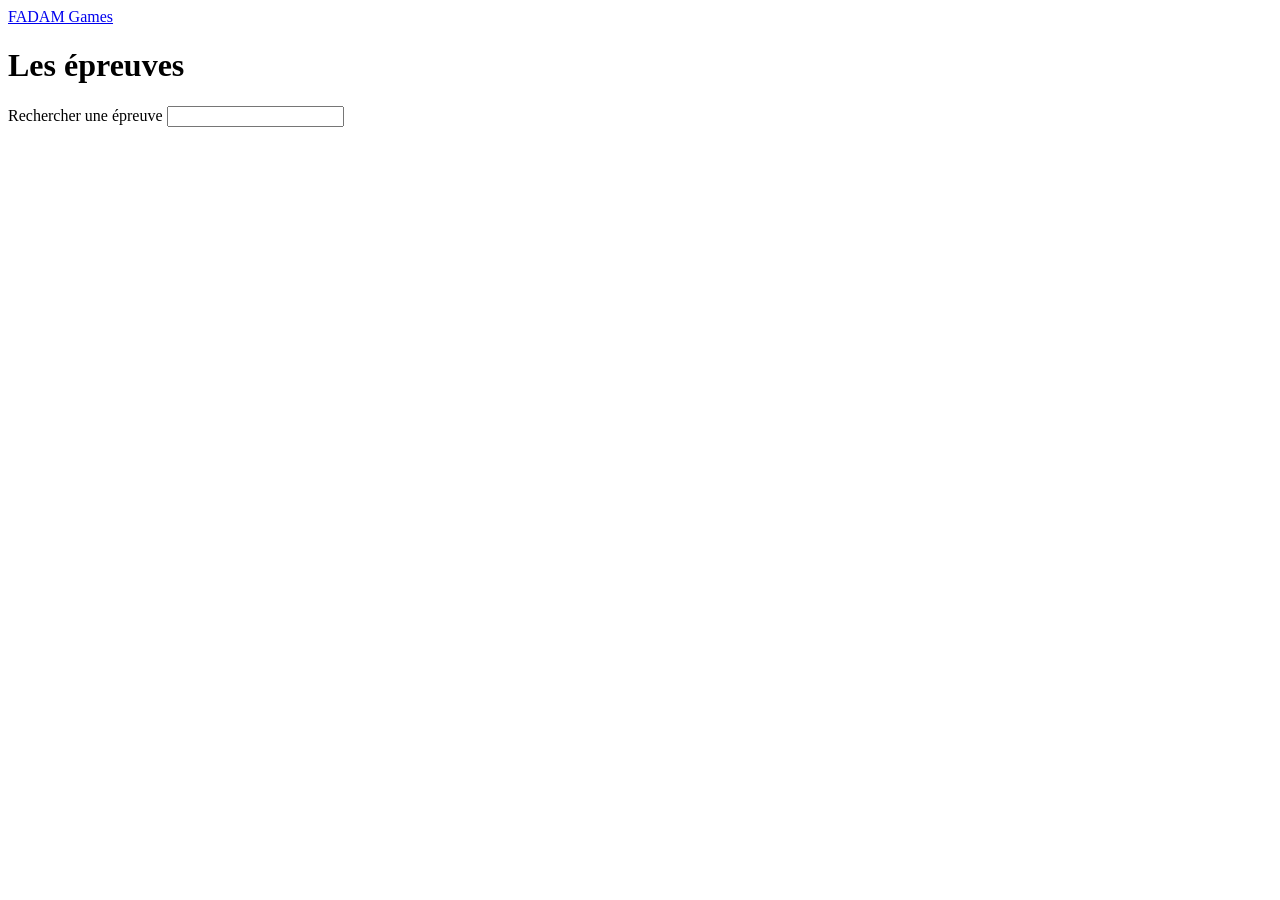
==== epreuves.html @ 9478f7dc "Partie HTML" ====
<!DOCTYPE html>
<html lang="fr">
<head>
	<meta charset="UTF-8">
	<meta name="viewport" content="width=device-width, initial-scale=1.0">
	<title>Épreuves - FADAM Games</title>
</head>
<body>
	<header>
		<a href="index.html">FADAM Games</a>
	</header>

	<main>
		<h1>Les épreuves</h1>

		<div id="filtres">
			<label for="recherche">Rechercher une épreuve</label>
			<input type="search" id="recherche" name="recherche">
		</div>

		<p id="compteur"></p>
		<section id="liste-epreuves"></section>
	</main>

	<script defer src="js/epreuves.js"></script>
</body>
</html>
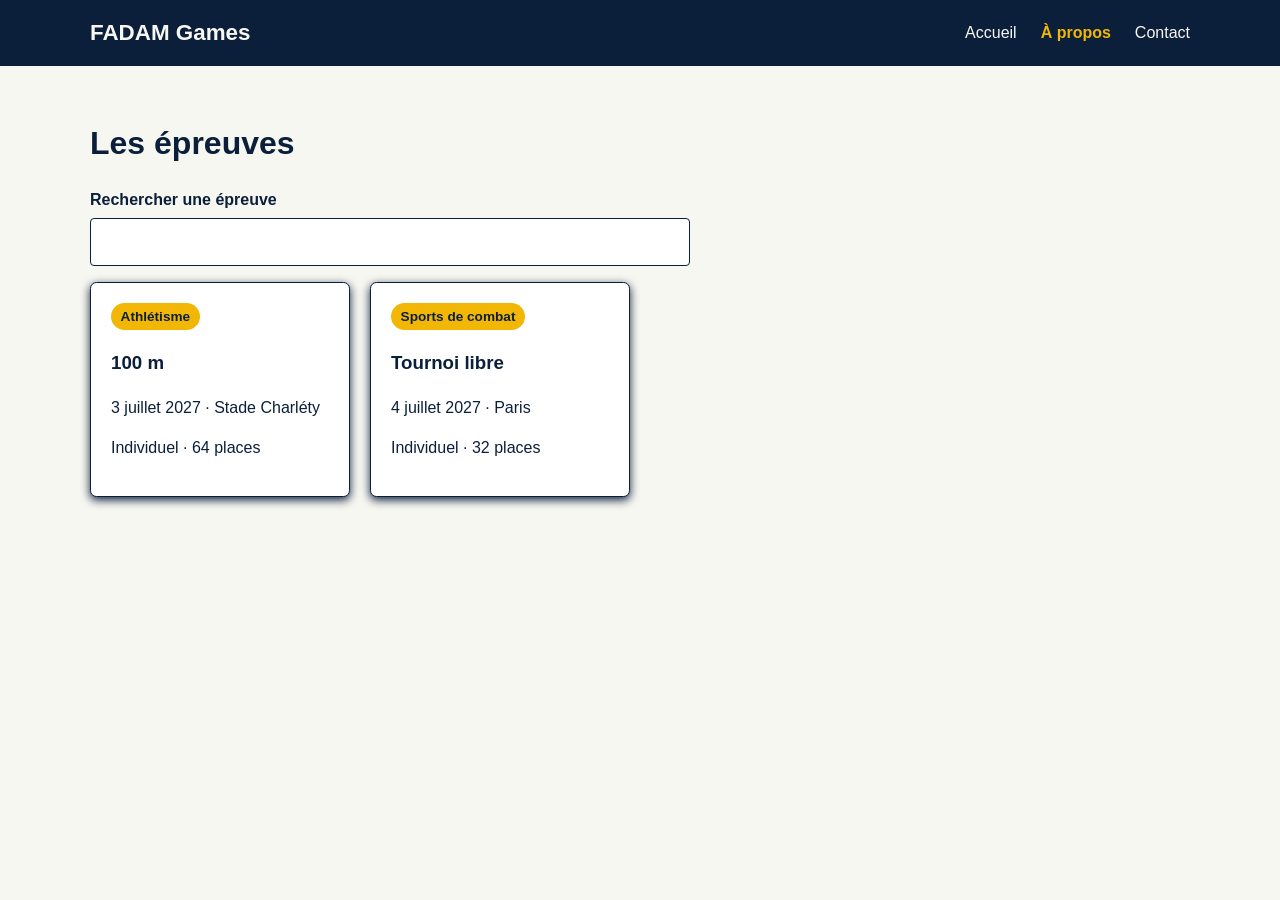
==== commit bdbc6b15: "Partie CSS" ====
--- a/epreuves.html
+++ b/epreuves.html
@@ -3,11 +3,19 @@
 <head>
 	<meta charset="UTF-8">
 	<meta name="viewport" content="width=device-width, initial-scale=1.0">
+	<link rel="stylesheet" href="css/style.css">
 	<title>Épreuves - FADAM Games</title>
 </head>
 <body>
 	<header>
 		<a href="index.html">FADAM Games</a>
+		<nav>
+			<ul>
+				<li><a href="index.html">Accueil</a></li>
+				<li><a href="epreuves.html" aria-current="page">À propos</a></li>
+				<li><a href="inscription.html">Contact</a></li>
+			</ul>
+		</nav>
 	</header>
 
 	<main>
@@ -19,7 +27,20 @@
 		</div>
 
 		<p id="compteur"></p>
-		<section id="liste-epreuves"></section>
+		<section id="liste-epreuves">
+			<article class="carte">
+				<span class="badge">Athlétisme</span>
+				<h3>100 m</h3>
+				<p>3 juillet 2027 · Stade Charléty</p>
+				<p>Individuel · 64 places</p>
+			</article>
+			<article class="carte">
+				<span class="badge">Sports de combat</span>
+				<h3>Tournoi libre</h3>
+				<p>4 juillet 2027 · Paris</p>
+				<p>Individuel · 32 places</p>
+			</article>
+		</section>
 	</main>
 
 	<script defer src="js/epreuves.js"></script>
--- a/css/style.css
+++ b/css/style.css
@@ -0,0 +1,254 @@
+:root {
+	--bleu-nuit: #0B1F3A;
+	--or: #F2B705;
+	--corail: #E94F37;
+	--clair: #F7F7F2;
+	--blanc: #FFFFFF;
+}
+
+* {
+	box-sizing: border-box;
+}
+
+body {
+	margin: 0;
+	color: var(--bleu-nuit);
+	background: var(--clair);
+	font-family: sans-serif;
+	line-height: 1.5;
+}
+
+header {
+	display: flex;
+	align-items: center;
+	justify-content: space-between;
+	gap: 2rem;
+	padding: 1rem max(1rem, calc((100% - 1100px) / 2));
+	color: var(--clair);
+	background: var(--bleu-nuit);
+}
+
+header > a {
+	color: var(--clair);
+	font-size: 1.4rem;
+	font-weight: bold;
+	text-decoration: none;
+}
+
+nav ul {
+	display: flex;
+	gap: 1.5rem;
+	margin: 0;
+	padding: 0;
+	list-style: none;
+}
+
+nav a {
+	color: var(--clair);
+	text-decoration: none;
+}
+
+nav a:hover,
+nav a:focus-visible {
+	color: var(--or);
+	text-decoration: underline;
+	text-underline-offset: 0.25rem;
+}
+
+nav a[aria-current="page"] {
+	color: var(--or);
+	font-weight: bold;
+}
+
+main {
+	width: min(1100px, calc(100% - 2rem));
+	margin: 0 auto;
+	padding: 2rem 0 3rem;
+}
+
+h1,
+h2,
+h3 {
+	color: var(--bleu-nuit);
+}
+
+#compte-a-rebours {
+	display: flex;
+	justify-content: center;
+	gap: 1rem;
+	margin: 2rem 0;
+}
+
+#compte-a-rebours span {
+	min-width: 6rem;
+	padding: 1rem;
+	color: var(--clair);
+	background: var(--bleu-nuit);
+	font-size: 2rem;
+	font-weight: bold;
+	text-align: center;
+	border-radius: 0.35rem;
+}
+
+#compte-a-rebours span::after {
+	display: block;
+	color: var(--or);
+	font-size: 0.75rem;
+	font-weight: normal;
+}
+
+#jours::after { content: "jours"; }
+#heures::after { content: "heures"; }
+#minutes::after { content: "minutes"; }
+#secondes::after { content: "secondes"; }
+
+.tableau {
+	overflow-x: auto;
+	margin-top: 2rem;
+}
+
+table {
+	width: 100%;
+	min-width: 520px;
+	border-collapse: collapse;
+	background: var(--blanc);
+}
+
+th,
+td {
+	padding: 0.75rem 1rem;
+	border: 1px solid var(--bleu-nuit);
+	text-align: left;
+}
+
+th {
+	color: var(--clair);
+	background: var(--bleu-nuit);
+}
+
+tbody tr:nth-child(even) {
+	background: var(--clair);
+}
+
+#filtres {
+	max-width: 600px;
+	margin-bottom: 1rem;
+}
+
+#filtres label,
+form label {
+	display: block;
+	margin-bottom: 0.35rem;
+	font-weight: bold;
+}
+
+#filtres input,
+form input:not([type="radio"]):not([type="checkbox"]),
+form select {
+	width: 100%;
+	padding: 0.7rem;
+	border: 1px solid var(--bleu-nuit);
+	border-radius: 0.25rem;
+	font: inherit;
+}
+
+#liste-epreuves {
+	display: grid;
+	grid-template-columns: repeat(auto-fill, minmax(240px, 1fr));
+	gap: 1.25rem;
+}
+
+.carte {
+	padding: 1.25rem;
+	background: var(--blanc);
+	border: 1px solid var(--bleu-nuit);
+	border-radius: 0.4rem;
+	box-shadow: 0 3px 10px var(--bleu-nuit);
+	transition: transform 180ms ease, box-shadow 180ms ease;
+}
+
+.carte:hover {
+	transform: translateY(-0.25rem);
+	box-shadow: 0 6px 16px var(--bleu-nuit);
+}
+
+.badge {
+	display: inline-block;
+	padding: 0.2rem 0.6rem;
+	color: var(--bleu-nuit);
+	background: var(--or);
+	border-radius: 999px;
+	font-size: 0.85rem;
+	font-weight: bold;
+}
+
+form {
+	max-width: 600px;
+}
+
+fieldset {
+	margin: 0 0 1.5rem;
+	padding: 1rem 1.25rem;
+	border: 1px solid var(--bleu-nuit);
+}
+
+legend {
+	padding: 0 0.5rem;
+	font-weight: bold;
+}
+
+form p {
+	margin: 1rem 0;
+}
+
+button {
+	padding: 0.75rem 1.25rem;
+	color: var(--bleu-nuit);
+	background: var(--or);
+	border: 0;
+	border-radius: 0.25rem;
+	font: inherit;
+	font-weight: bold;
+	cursor: pointer;
+}
+
+button:hover,
+button:focus-visible {
+	background: var(--corail);
+}
+
+.erreur {
+	border-color: var(--corail) !important;
+}
+
+.message-erreur {
+	color: var(--corail);
+	font-size: 0.875rem;
+}
+
+footer {
+	padding: 1.5rem;
+	color: var(--clair);
+	background: var(--bleu-nuit);
+	text-align: center;
+}
+
+@media (max-width: 768px) {
+	header {
+		flex-direction: column;
+		align-items: flex-start;
+	}
+
+	nav ul {
+		flex-wrap: wrap;
+		gap: 0.75rem 1rem;
+	}
+
+	#compte-a-rebours {
+		flex-wrap: wrap;
+	}
+
+	#compte-a-rebours span {
+		flex: 1 1 40%;
+	}
+}
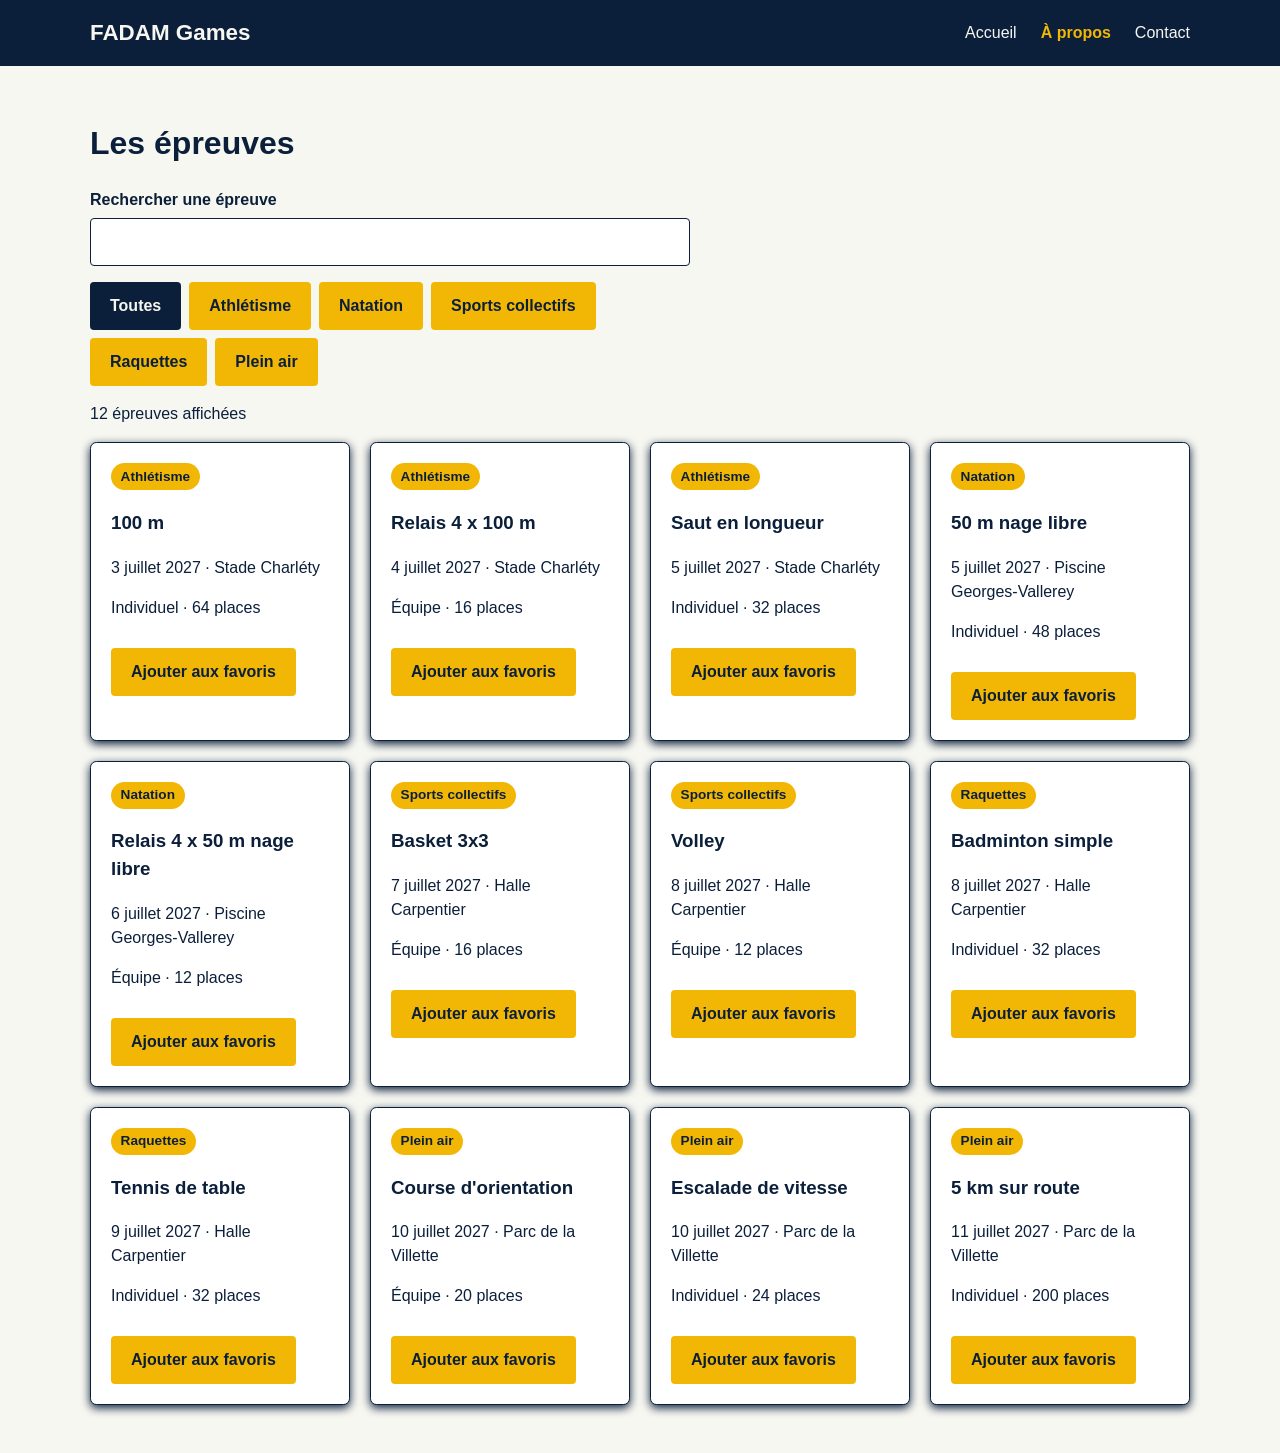
==== commit c6bae7c6: "Partie JavaScript" ====
--- a/epreuves.html
+++ b/epreuves.html
@@ -27,22 +27,11 @@
 		</div>
 
 		<p id="compteur"></p>
-		<section id="liste-epreuves">
-			<article class="carte">
-				<span class="badge">Athlétisme</span>
-				<h3>100 m</h3>
-				<p>3 juillet 2027 · Stade Charléty</p>
-				<p>Individuel · 64 places</p>
-			</article>
-			<article class="carte">
-				<span class="badge">Sports de combat</span>
-				<h3>Tournoi libre</h3>
-				<p>4 juillet 2027 · Paris</p>
-				<p>Individuel · 32 places</p>
-			</article>
-		</section>
+		<section id="liste-epreuves"></section>
 	</main>
 
+	<script defer src="js/data.js"></script>
+	<script defer src="js/main.js"></script>
 	<script defer src="js/epreuves.js"></script>
 </body>
 </html>
--- a/css/style.css
+++ b/css/style.css
@@ -135,6 +135,13 @@
 	margin-bottom: 1rem;
 }
 
+.filtres-disciplines {
+	display: flex;
+	flex-wrap: wrap;
+	gap: 0.5rem;
+	margin-top: 1rem;
+}
+
 #filtres label,
 form label {
 	display: block;
@@ -217,6 +224,16 @@
 	background: var(--corail);
 }
 
+button.actif,
+.favori .bouton-favori {
+	color: var(--clair);
+	background: var(--bleu-nuit);
+}
+
+.bouton-favori {
+	margin-top: 0.75rem;
+}
+
 .erreur {
 	border-color: var(--corail) !important;
 }
